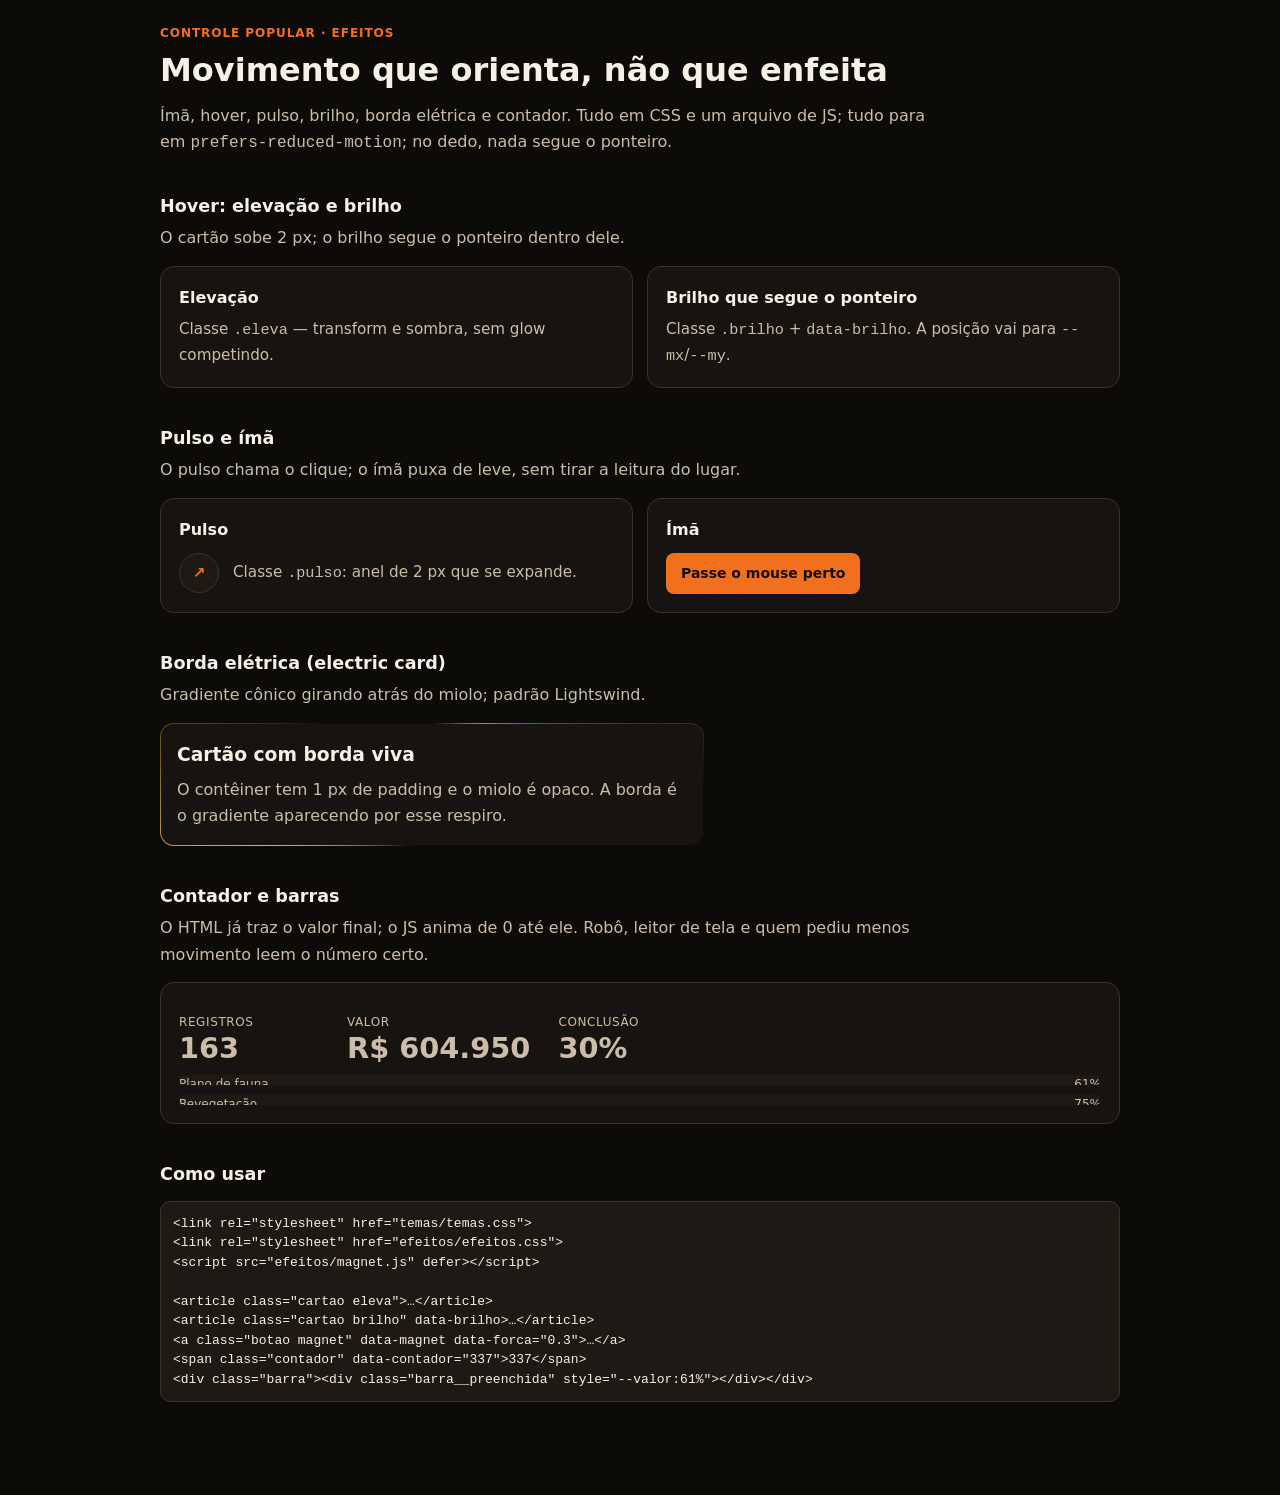
==== componentes/efeitos.html @ 199a6026 "design system: casca completa, fontshare, tabela ordenavel e efeitos - Fontes: fontes/fontshare.css " ====
<!doctype html>
<html lang="pt-BR" data-theme="pequi">
<head>
<meta charset="utf-8">
<meta name="viewport" content="width=device-width, initial-scale=1">
<title>Efeitos — Design System do Controle Popular</title>
<!--
  EFEITOS: ímã, hover, pulso, brilho, borda elétrica e contador.
  ==============================================================
  Abre direto no navegador. Depende de:
    ../temas/temas.css      → tokens de cor do tema
    ../efeitos/efeitos.css  → classes de efeito
    ../efeitos/magnet.js    → ponteiro (ímã/brilho) + contador e barra

  Regra de ouro: efeito é decoração. Sem JS e sem animação, o conteúdo
  continua correto — inclusive os números, que já estão no HTML.
-->
<link rel="stylesheet" href="../temas/temas.css">
<link rel="stylesheet" href="../efeitos/efeitos.css">
<style>
  * { box-sizing: border-box; }
  body {
    margin: 0; background: var(--cp-bg); color: var(--cp-text);
    font: 16px/1.65 system-ui, -apple-system, "Segoe UI", Roboto, sans-serif;
  }
  main { max-width: 62rem; margin: 0 auto; padding: 24px 16px 96px; }
  h1 { font-size: clamp(1.4rem, 3vw, 2rem); margin: 0 0 6px; }
  h2 { font-size: 1.1rem; margin: 0 0 4px; }
  p { margin: 0; }
  .lead { color: var(--cp-text-soft); max-width: 48rem; }
  .kicker { color: var(--cp-primary); font-size: 12px; font-weight: 700;
    letter-spacing: .08em; text-transform: uppercase; }
  .secao { margin-top: 36px; }
  .grade { display: grid; gap: 14px; margin-top: 14px; }
  @media (min-width: 760px) { .grade--2 { grid-template-columns: 1fr 1fr; } }
  .cartao {
    background: var(--cp-surface); border: 1px solid var(--cp-border);
    border-radius: 14px; padding: 18px;
  }
  .cartao h3 { margin: 0 0 6px; font-size: 1rem; }
  .cartao p { color: var(--cp-text-soft); font-size: .95rem; }
  .botao {
    display: inline-flex; align-items: center; justify-content: center;
    min-height: 36px; padding: 8px 14px; border-radius: 8px; border: 1px solid transparent;
    background: var(--cp-primary); color: var(--cp-primary-ink);
    font-size: 14px; font-weight: 700; cursor: pointer; text-decoration: none;
  }
  .selo {
    display: inline-flex; align-items: center; justify-content: center;
    width: 40px; height: 40px; border-radius: 9999px;
    background: var(--cp-surface-2); border: 1px solid var(--cp-border);
    color: var(--cp-primary); font-weight: 800;
  }
  .numeros { display: flex; flex-wrap: wrap; gap: 28px; margin-top: 12px; }
  .numero { min-width: 140px; }
  .numero .rotulo { font-size: 12px; color: var(--cp-text-soft); text-transform: uppercase; letter-spacing: .05em; }
  .numero .valor { font-size: 1.8rem; line-height: 1.1; }
  .barra { margin-top: 10px; }
  .barra__rotulo { display: flex; justify-content: space-between; font-size: 12px; color: var(--cp-text-soft); margin-bottom: 4px; }
  pre {
    margin: 12px 0 0; padding: 12px; overflow-x: auto; border-radius: 10px;
    background: var(--cp-surface-2); border: 1px solid var(--cp-border);
    font-size: 13px; line-height: 1.5;
  }
</style>
</head>
<body>
<main>
  <header>
    <p class="kicker">Controle Popular · efeitos</p>
    <h1>Movimento que orienta, não que enfeita</h1>
    <p class="lead">
      Ímã, hover, pulso, brilho, borda elétrica e contador. Tudo em CSS e um
      arquivo de JS; tudo para em <code>prefers-reduced-motion</code>; no dedo,
      nada segue o ponteiro.
    </p>
  </header>

  <section class="secao" aria-labelledby="e-hover">
    <h2 id="e-hover">Hover: elevação e brilho</h2>
    <p class="lead">O cartão sobe 2 px; o brilho segue o ponteiro dentro dele.</p>
    <div class="grade grade--2">
      <article class="cartao eleva">
        <h3>Elevação</h3>
        <p>Classe <code>.eleva</code> — transform e sombra, sem glow competindo.</p>
      </article>
      <article class="cartao brilho" data-brilho>
        <h3>Brilho que segue o ponteiro</h3>
        <p>Classe <code>.brilho</code> + <code>data-brilho</code>. A posição vai
          para <code>--mx</code>/<code>--my</code>.</p>
      </article>
    </div>
  </section>

  <section class="secao" aria-labelledby="e-pulso">
    <h2 id="e-pulso">Pulso e ímã</h2>
    <p class="lead">O pulso chama o clique; o ímã puxa de leve, sem tirar a leitura do lugar.</p>
    <div class="grade grade--2">
      <article class="cartao">
        <h3>Pulso</h3>
        <p style="display:flex;align-items:center;gap:14px;margin-top:10px">
          <span class="selo pulso" aria-hidden="true">↗</span>
          <span>Classe <code>.pulso</code>: anel de 2 px que se expande.</span>
        </p>
      </article>
      <article class="cartao">
        <h3>Ímã</h3>
        <p style="margin-top:10px">
          <a class="botao magnet" data-magnet data-forca="0.3" data-afastamento="60" href="#e-pulso">
            Passe o mouse perto
          </a>
        </p>
      </article>
    </div>
  </section>

  <section class="secao" aria-labelledby="e-eletrico">
    <h2 id="e-eletrico">Borda elétrica (electric card)</h2>
    <p class="lead">Gradiente cônico girando atrás do miolo; padrão Lightswind.</p>
    <div class="eletrico" style="margin-top:14px;max-width:34rem">
      <div class="eletrico__miolo">
        <h3 style="margin:0 0 6px">Cartão com borda viva</h3>
        <p style="color:var(--cp-text-soft);margin:0">
          O contêiner tem 1 px de padding e o miolo é opaco. A borda é o
          gradiente aparecendo por esse respiro.
        </p>
      </div>
    </div>
  </section>

  <section class="secao" aria-labelledby="e-contador">
    <h2 id="e-contador">Contador e barras</h2>
    <p class="lead">
      O HTML já traz o valor final; o JS anima de 0 até ele. Robô, leitor de tela
      e quem pediu menos movimento leem o número certo.
    </p>
    <div class="cartao" style="margin-top:14px">
      <div class="numeros">
        <div class="numero">
          <p class="rotulo">Registros</p>
          <p class="valor contador" data-contador="337">337</p>
        </div>
        <div class="numero">
          <p class="rotulo">Valor</p>
          <p class="valor contador" data-contador="1250000" data-prefixo="R$ ">R$ 1.250.000</p>
        </div>
        <div class="numero">
          <p class="rotulo">Conclusão</p>
          <p class="valor contador" data-contador="61" data-sufixo="%">61%</p>
        </div>
      </div>

      <div class="barra">
        <div class="barra__rotulo"><span>Plano de fauna</span><span>61%</span></div>
        <div class="barra"><div class="barra__preenchida" style="--valor:61%"></div></div>
      </div>
      <div class="barra">
        <div class="barra__rotulo"><span>Revegetação</span><span>75%</span></div>
        <div class="barra"><div class="barra__preenchida" style="--valor:75%"></div></div>
      </div>
    </div>
  </section>

  <section class="secao" aria-labelledby="e-codigo">
    <h2 id="e-codigo">Como usar</h2>
    <pre>&lt;link rel="stylesheet" href="temas/temas.css"&gt;
&lt;link rel="stylesheet" href="efeitos/efeitos.css"&gt;
&lt;script src="efeitos/magnet.js" defer&gt;&lt;/script&gt;

&lt;article class="cartao eleva"&gt;…&lt;/article&gt;
&lt;article class="cartao brilho" data-brilho&gt;…&lt;/article&gt;
&lt;a class="botao magnet" data-magnet data-forca="0.3"&gt;…&lt;/a&gt;
&lt;span class="contador" data-contador="337"&gt;337&lt;/span&gt;
&lt;div class="barra"&gt;&lt;div class="barra__preenchida" style="--valor:61%"&gt;&lt;/div&gt;&lt;/div&gt;</pre>
  </section>
</main>
<script src="../efeitos/magnet.js" defer></script>
</body>
</html>
---- temas/temas.css ----
/*
 * TEMAS DO CONTROLE POPULAR
 *
 * Copiado de `apps/web/app/globals.css` do portal. Cada tema é um
 * conjunto de tokens `--cp-*` aplicado por `data-theme` no <html>.
 * Troque os valores para a sua marca; mantenha os NOMES dos tokens,
 * que são o contrato dos componentes.
 *
 * Ordem: :root (padrão claro) → 8 temas → variantes de daltonismo.
 */

/* Tokens padrão (tema claro). Todo o resto herda daqui. */
:root {
  --cp-bg: #f7f8fa;
  --cp-surface: #ffffff;
  --cp-surface-2: #f0f2f6;
  --cp-text: #0e1726;
  --cp-text-soft: #4a5568;
  --cp-primary: #12467b;
  --cp-primary-ink: #ffffff;
  --cp-accent: #0e8f6e;
  --cp-accent-ink: #ffffff;
  /* Cor de zona 3 (Judiciário) e 4 (Ambiental). Antes só existiam como
     literal de fallback em `lib/zonas.ts` (`var(--cp-secondary, #7c3aed)`),
     ou seja: a variável NUNCA foi definida e o roxo nunca passou por tema.
     Medido em 2026-08-07 — o #7c3aed reprovava em dois dos três temas
     (2,99:1 sobre a surface do escuro; 5,70:1 no alto contraste, que exige
     7:1). Verde está tomado pelo `--cp-accent` e azul pelo `--cp-primary`,
     daí o ocre da zona ambiental. */
  --cp-secondary: #6d28d9; /* 7,10:1 sobre a surface */
  --cp-secondary-ink: #ffffff;
  --cp-tertiary: #8a5300; /* 6,33:1 sobre a surface */
  --cp-tertiary-ink: #ffffff;
  --cp-border: #e2e8f0;
  --cp-alert: #c0392b;
  --cp-focus: #12467b;

  /* Tokens dos 3 Eixos Temáticos (WCAG AA >= 4.5:1 sobre surface #ffffff) */
  --cp-eixo-direitos: #c0392b;
  --cp-eixo-direitos-ink: #ffffff;
  --cp-eixo-terra: #1b6348;
  --cp-eixo-terra-ink: #ffffff;
  --cp-eixo-estado: #1e3a8a;
  --cp-eixo-estado-ink: #ffffff;
  /* Glow neon do hero narrativo (plano de identidade visual, Fase 1).
     É o ÚNICO valor da proposta Bulcão/neon fora dos tokens medidos — e
     é estritamente decorativo (sombra, nunca canal de informação). */
  --cp-glow: rgba(18, 70, 123, 0.22);
  --cp-bw: 1px;
  --cp-tscale: 1;

  /* EIXO DA PILHA FLUTUANTE (dono, 01/11/2026) ───────────────────────────
     Os três botões redondos do canto inferior esquerdo — rádio, pata do
     companheiro e Seu Nonô — têm de ficar no MESMO eixo vertical, com o
     centro de cada um em cima desta linha. Antes o alinhamento saía de uma
     coincidência de contas (rádio `left-5` + 48/2 = 44; pata `1.375rem` +
     44/2 = 44; FAB `left-4` + 56/2 = 44): mudar o tamanho de um deles
     desalinhava os três sem aviso. Cada container agora calcula
     `left: calc(var(--cp-pilha-centro) - metade-da-própria-largura)`.
     Mexeu no diâmetro de um botão? Só a metade dele muda aqui. */
  --cp-pilha-centro: 2.75rem;

  /* Ordinal chart ramp (--cp-ord-1 = heaviest tier .. -4 = lightest).
     The proposition types are ORDINAL, not nominal: a Projeto de Lei
     outweighs an Indicação 15:1, so the tier order carries meaning and
     the color has to show it. One monotone-lightness ramp drifting
     navy -> blue -> teal -> olive, so "darker = worth more points" is
     readable without consulting the legend.
     Steps validated with the dataviz palette validator against this
     theme's surface: CVD separation (protan/deutan, Machado 2009 @1.0)
     and the normal-vision floor both PASS on every adjacent pair.
     Light's --cp-ord-4 sits at 2.44:1 on white -- above the 2:1 ordinal
     light-end floor but under 3:1, which obliges the visible per-segment
     labels and the table view that RankingVereadores always ships. */
  --cp-ord-1: #102f5e;
  --cp-ord-2: #186aa8;
  --cp-ord-3: #1fa08b;
  --cp-ord-4: #a8ac30;
  /* Ink that stays legible ON a filled segment of the matching step. */
  --cp-ord-1-ink: #ffffff;
  --cp-ord-2-ink: #ffffff;
  --cp-ord-3-ink: #ffffff;
  --cp-ord-4-ink: #14160a;
  /* Recessive chart chrome: gridlines/tracks sit behind the data. */
  --cp-chart-track: #eef1f5;
  --cp-chart-grid: #e2e8f0;
}

/* Tema Claro — azul institucional e branco. */
[data-theme="light"] {
  color-scheme: light;
}

/* Tema Escuro — azul-noite e grafite. */
[data-theme="dark"] {
  --cp-bg: #0b1220;
  --cp-surface: #141c2b;
  --cp-surface-2: #1b2536;
  --cp-text: #e6eaf0;
  --cp-text-soft: #a0aec0;
  --cp-primary: #4a90d9;
  --cp-primary-ink: #08111e;
  --cp-accent: #2fbf9a;
  --cp-accent-ink: #06231c;
  /* Escolhidas contra a surface #141c2b, não clareadas do tema claro: o
     #7c3aed dava 2,99:1 aqui, abaixo de qualquer piso. */
  --cp-secondary: #a78bfa; /* 6,27:1 */
  --cp-secondary-ink: #0d0618;
  --cp-tertiary: #e0a458; /* 7,82:1 */
  --cp-tertiary-ink: #1a1206;
  --cp-border: #26303f;
  --cp-alert: #e5736a;
  --cp-focus: #4a90d9;
  --cp-glow: rgba(255, 32, 197, 0.28);

  /* Tokens dos 3 Eixos Temáticos (WCAG AA >= 4.5:1 sobre surface #141c2b) */
  --cp-eixo-direitos: #f87171;
  --cp-eixo-direitos-ink: #1a0808;
  --cp-eixo-terra: #34d399;
  --cp-eixo-terra-ink: #042017;
  --cp-eixo-estado: #60a5fa;
  --cp-eixo-estado-ink: #081b33;

  /* Dark steps are SELECTED, not an automatic flip of the light ramp:
     re-stepped brighter against #141c2b so every step clears 3:1, while
     keeping the light ramp's relative order within the teal/olive pair
     (darkening the olive collapsed it into the teal -- measured, not
     guessed). All adjacent pairs PASS CVD and the normal-vision floor. */
  --cp-ord-1: #84b4ec;
  --cp-ord-2: #2183cc;
  --cp-ord-3: #0fa085;
  --cp-ord-4: #c9c74e;
  --cp-ord-1-ink: #06111f;
  --cp-ord-2-ink: #ffffff;
  --cp-ord-3-ink: #04160f;
  --cp-ord-4-ink: #16150a;
  --cp-chart-track: #1b2536;
  --cp-chart-grid: #26303f;
}

/* Tema Pequi — laranja-pequi e quase-preto quente (padrão do portal). */
[data-theme="pequi"] {
  --cp-bg: #0d0b08;
  --cp-surface: #171310;
  --cp-surface-2: #1e1915;
  --cp-text: #f7f0e6;
  --cp-text-soft: #cbbda9;
  --cp-primary: #f2701d; /* laranja-pequi — a cor da marca */
  --cp-primary-ink: #140d06;
  --cp-accent: #e4b33c; /* amarelo-candeia — os versos */
  --cp-accent-ink: #1a1408;
  --cp-secondary: #a78bfa;  /* 6,79:1 — herdado do dark, reme aqui */
  --cp-secondary-ink: #0d0618;
  --cp-tertiary: #e0a458;   /* 8,46:1 */
  --cp-tertiary-ink: #1a1206;
  --cp-border: #3a3129;
  --cp-alert: #e5736a;      /* 6,15:1 */
  --cp-focus: #e4b33c;      /* 9,51:1 — anel de foco bem visível no quente */
  --cp-glow: rgba(242, 112, 29, 0.22);

  /* Tokens dos 3 Eixos Temáticos (WCAG AA >= 4.5:1 sobre surface #171310) */
  --cp-eixo-direitos: #ff7a59;
  --cp-eixo-direitos-ink: #1a0d08;
  --cp-eixo-terra: #4ade80;
  --cp-eixo-terra-ink: #05200b;
  --cp-eixo-estado: #7dd3fc;
  --cp-eixo-estado-ink: #081d2c;

  /* Rampa ordinal: os quatro steps do dark passam contra a surface quente
     (medido acima). Ordem relativa preservada — não é flip automático. */
  --cp-ord-1: #84b4ec;
  --cp-ord-2: #2183cc;
  --cp-ord-3: #0fa085;
  --cp-ord-4: #c9c74e;
  --cp-ord-1-ink: #06111f;
  --cp-ord-2-ink: #ffffff;
  --cp-ord-3-ink: #04160f;
  --cp-ord-4-ink: #16150a;
  --cp-chart-track: #1e1915;
  --cp-chart-grid: #2e2620;
}

/* Tema Cerrado — terracota e amarelo-ipê. */
[data-theme="cerrado"] {
  --cp-bg: #1a1208;
  --cp-surface: #231a0f;
  --cp-surface-2: #2c2114;
  --cp-text: #f5e6d0;
  --cp-text-soft: #c4a882;
  --cp-primary: #c97b5a; /* terracota — Cerrado */
  --cp-primary-ink: #1a0e06;
  --cp-accent: #3a6b35; /* verde-serra — Mata Atlântica */
  --cp-accent-ink: #ffffff;
  --cp-secondary: #ffc300; /* amarelo-ipê */
  --cp-secondary-ink: #1a1400;
  --cp-tertiary: #2a7fac; /* azul-pantanal */
  --cp-tertiary-ink: #ffffff;
  --cp-border: #3d2e1e;
  --cp-alert: #c4121a; /* vermelho-folia */
  --cp-focus: #ffc300;
  --cp-glow: rgba(201, 123, 90, 0.25);

  /* Tokens dos 3 Eixos Temáticos (WCAG AA >= 4.5:1 sobre surface #231a0f) */
  --cp-eixo-direitos: #e05d44;
  --cp-eixo-direitos-ink: #1a0a05;
  --cp-eixo-terra: #4ade80;
  --cp-eixo-terra-ink: #04200b;
  --cp-eixo-estado: #60a5fa;
  --cp-eixo-estado-ink: #081b33;
  --cp-ord-1: #c97b5a;
  --cp-ord-2: #3a6b35;
  --cp-ord-3: #2a7fac;
  --cp-ord-4: #ffc300;
  --cp-ord-1-ink: #1a0e06;
  --cp-ord-2-ink: #ffffff;
  --cp-ord-3-ink: #ffffff;
  --cp-ord-4-ink: #1a1400;
  --cp-chart-track: #2c2114;
  --cp-chart-grid: #3d2e1e;
}

/* Tema Mata Atlântica — verde-serra e dourado. */
[data-theme="mata-atlantica"] {
  --cp-bg: #0a1208;
  --cp-surface: #111a0f;
  --cp-surface-2: #182114;
  --cp-text: #e8f0e4;
  --cp-text-soft: #a8c4a0;
  --cp-primary: #3a6b35; /* verde-serra */
  --cp-primary-ink: #ffffff;
  --cp-accent: #ffd700; /* dourado-mico */
  --cp-accent-ink: #1a1800;
  --cp-secondary: #ff6b6b; /* rosa-flamboyant */
  --cp-secondary-ink: #1a0505;
  --cp-tertiary: #2a7fac; /* azul-pantanal */
  --cp-tertiary-ink: #ffffff;
  --cp-border: #253320;
  --cp-alert: #c4121a;
  --cp-focus: #ffd700;
  --cp-glow: rgba(58, 107, 53, 0.25);

  /* Tokens dos 3 Eixos Temáticos (WCAG AA >= 4.5:1 sobre surface #111a0f) */
  --cp-eixo-direitos: #ff6b6b;
  --cp-eixo-direitos-ink: #1a0505;
  --cp-eixo-terra: #4ade80;
  --cp-eixo-terra-ink: #04200b;
  --cp-eixo-estado: #60a5fa;
  --cp-eixo-estado-ink: #081b33;
  --cp-ord-1: #3a6b35;
  --cp-ord-2: #2a7fac;
  --cp-ord-3: #ffd700;
  --cp-ord-4: #ff6b6b;
  --cp-ord-1-ink: #ffffff;
  --cp-ord-2-ink: #ffffff;
  --cp-ord-3-ink: #1a1800;
  --cp-ord-4-ink: #1a0505;
  --cp-chart-track: #182114;
  --cp-chart-grid: #253320;
}

/* Tema Caatinga — âmbar e sol do sertão. */
[data-theme="caatinga"] {
  --cp-bg: #161007;
  --cp-surface: #1e170c;
  --cp-surface-2: #271f12;
  --cp-text: #f7ede1;
  --cp-text-soft: #cbb696;
  --cp-primary: #d97724; /* âmbar-mandacaru */
  --cp-primary-ink: #180e04;
  --cp-accent: #2e8b57; /* verde-palma */
  --cp-accent-ink: #ffffff;
  --cp-secondary: #eab308; /* amarelo sol do sertão */
  --cp-secondary-ink: #1a1400;
  --cp-tertiary: #38bdf8; /* azul céu do sertão */
  --cp-tertiary-ink: #081d2c;
  --cp-border: #382b19;
  --cp-alert: #dc2626;
  --cp-focus: #eab308;
  --cp-glow: rgba(217, 119, 36, 0.25);

  /* Tokens dos 3 Eixos Temáticos (WCAG AA >= 4.5:1 sobre surface #1e170c) */
  --cp-eixo-direitos: #ea580c;
  --cp-eixo-direitos-ink: #ffffff;
  --cp-eixo-terra: #4ade80;
  --cp-eixo-terra-ink: #04200b;
  --cp-eixo-estado: #60a5fa;
  --cp-eixo-estado-ink: #081b33;
  --cp-ord-1: #d97724;
  --cp-ord-2: #2e8b57;
  --cp-ord-3: #38bdf8;
  --cp-ord-4: #eab308;
  --cp-ord-1-ink: #180e04;
  --cp-ord-2-ink: #ffffff;
  --cp-ord-3-ink: #081d2c;
  --cp-ord-4-ink: #1a1400;
  --cp-chart-track: #271f12;
  --cp-chart-grid: #382b19;
}

/* Tema Pantanal — azul-águas e tuiuiú. */
[data-theme="pantanal"] {
  --cp-bg: #071318;
  --cp-surface: #0e1e24;
  --cp-surface-2: #162930;
  --cp-text: #e0f2fe;
  --cp-text-soft: #93c5fd;
  --cp-primary: #0284c7; /* azul-pantanal */
  --cp-primary-ink: #ffffff;
  --cp-accent: #10b981; /* verde vitória-régia */
  --cp-accent-ink: #042017;
  --cp-secondary: #f59e0b; /* dourado-tuiuiú */
  --cp-secondary-ink: #1a1400;
  --cp-tertiary: #06b6d4; /* turquesa corixo */
  --cp-tertiary-ink: #042017;
  --cp-border: #1e3a47;
  --cp-alert: #ef4444;
  --cp-focus: #38bdf8;
  --cp-glow: rgba(2, 132, 199, 0.25);

  /* Tokens dos 3 Eixos Temáticos (WCAG AA >= 4.5:1 sobre surface #0e1e24) */
  --cp-eixo-direitos: #f87171;
  --cp-eixo-direitos-ink: #1a0808;
  --cp-eixo-terra: #34d399;
  --cp-eixo-terra-ink: #042017;
  --cp-eixo-estado: #60a5fa;
  --cp-eixo-estado-ink: #081b33;
  --cp-ord-1: #0284c7;
  --cp-ord-2: #10b981;
  --cp-ord-3: #06b6d4;
  --cp-ord-4: #f59e0b;
  --cp-ord-1-ink: #ffffff;
  --cp-ord-2-ink: #042017;
  --cp-ord-3-ink: #042017;
  --cp-ord-4-ink: #1a1400;
  --cp-chart-track: #162930;
  --cp-chart-grid: #1e3a47;
}

/* Tema Alto contraste — preto e branco puro. */
[data-theme="high-contrast"] {
  --cp-bg: #ffffff;
  --cp-surface: #ffffff;
  --cp-surface-2: #ffffff;
  --cp-text: #000000;
  --cp-text-soft: #000000;
  --cp-primary: #0000cc;
  --cp-primary-ink: #ffffff;
  --cp-accent: #006644;
  --cp-accent-ink: #ffffff;
  /* Piso deste tema é 7:1, não 4,5:1 — o #7c3aed dava 5,70:1 e reprovava. */
  --cp-secondary: #4c1d95; /* 10,95:1 */
  --cp-secondary-ink: #ffffff;
  --cp-tertiary: #6b3f00; /* 8,99:1 */
  --cp-tertiary-ink: #ffffff;
  --cp-border: #000000;
  /* ⟲ 13/08, revisão de onboarding: os dois valores abaixo eram os únicos
     tokens deste tema que ninguém tinha medido contra a régua que o
     próprio tema promete (7:1 para texto). Medido nesta revisão contra
     `--cp-bg`/`--cp-surface` (#ffffff, os dois iguais aqui) com a fórmula
     de luminância relativa do WCAG:

     `--cp-alert` era #cc0000 = 5,89:1 — abaixo do piso de 7:1 do próprio
     tema, embora passasse no piso genérico de 4,5:1 que ninguém aqui
     pede. Usado como TEXTO em ~40 telas (selo de violação legal, CTA de
     denúncia) e como FUNDO com texto branco em cima
     (`direitos-em-movimento/denuncia/Facilitador.tsx`) — escurecer ajuda
     as duas leituras ao mesmo tempo, porque o branco fixo do texto vira
     mais contrastante quanto mais escuro o fundo. #990000 = 8,92:1.

     `--cp-focus` era #ffd500 = 1,42:1 contra o fundo branco — o anel de
     foco mais visível do site (WCAG pede só 3:1 para indicador de UI,
     não 7:1) ficava quase invisível bem no tema feito para quem precisa
     MAIS dele. #806a00 = 5,28:1, ainda na família "amarelo/dourado" que
     o comentário abaixo documenta como escolha proposital do tema. */
  --cp-alert: #990000; /* 8,92:1 sobre a surface (texto E fundo) */
  --cp-focus: #806a00; /* 5,28:1 sobre a surface — WCAG 1.4.11 pede 3:1 */
  --cp-bw: 2px;
  /* Alto contraste não tem glow: decorativo nenhum sobrevive aqui. */
  --cp-glow: transparent;

  /* Tokens dos 3 Eixos Temáticos (WCAG AAA >= 7:1 sobre surface #ffffff) */
  --cp-eixo-direitos: #990000; /* 8,92:1 */
  --cp-eixo-direitos-ink: #ffffff;
  --cp-eixo-terra: #005a2e;    /* 8,15:1 */
  --cp-eixo-terra-ink: #ffffff;
  --cp-eixo-estado: #000080;   /* 13,10:1 */
  --cp-eixo-estado-ink: #ffffff;

  /* High-contrast keeps the same navy->olive tier order but pushes every
     step to >=7:1 on white, so the ramp reads as maximum contrast rather
     than as a gradient. Separation here is carried by the 2px black
     segment outlines and the direct labels (see .cp-ord-seg below), not
     by hue alone -- the whole point of this theme. */
  --cp-ord-1: #001a66;
  --cp-ord-2: #0000cc;
  --cp-ord-3: #006644;
  --cp-ord-4: #4a4a00;
  --cp-ord-1-ink: #ffffff;
  --cp-ord-2-ink: #ffffff;
  --cp-ord-3-ink: #ffffff;
  --cp-ord-4-ink: #ffffff;
  --cp-chart-track: #ffffff;
  --cp-chart-grid: #000000;
}

/* Variante para daltonismo (data-cvd="on") */
[data-theme="dark"][data-cvd="on"] {
  --cp-accent: #3987e5; /* 4,69:1 sobre a surface escura */
  --cp-accent-ink: #06111f;
  --cp-alert: #d95926; /* 4,39:1 sobre a surface escura */
}

/* Variante para daltonismo (data-cvd="on") */
[data-theme="pequi"][data-cvd="on"] {
  --cp-accent: #3987e5; /* 5,08:1 sobre #171310 */
  --cp-accent-ink: #06111f;
  --cp-alert: #d95926; /* 4,76:1 sobre #171310 */
}

/* Variante para daltonismo (data-cvd="on") */
[data-theme="high-contrast"][data-cvd="on"] {
  --cp-accent: #004c77; /* 9,13:1 sobre branco */
  --cp-accent-ink: #ffffff;
  --cp-alert: #8f3000; /* 8,11:1 sobre branco */
}

/* Variante para daltonismo (data-cvd="on") */
[data-theme="cerrado"][data-cvd="on"] {
  --cp-accent: #2a7fac; /* azul-pantanal, 4,58:1 sobre #231a0f */
  --cp-accent-ink: #ffffff;
  --cp-alert: #d95926; /* laranja-avermelhado, 4,52:1 sobre #231a0f */
}

/* Variante para daltonismo (data-cvd="on") */
[data-theme="mata-atlantica"][data-cvd="on"] {
  --cp-accent: #2a7fac; /* azul-pantanal, 4,62:1 sobre #111a0f */
  --cp-accent-ink: #ffffff;
  --cp-alert: #d95926; /* laranja-avermelhado, 4,48:1 sobre #111a0f */
}

/* Variante para daltonismo (data-cvd="on") */
[data-theme="caatinga"][data-cvd="on"] {
  --cp-accent: #38bdf8; /* azul céu, 6,10:1 sobre #1e170c */
  --cp-accent-ink: #081d2c;
  --cp-alert: #f97316; /* laranja alerta, 5,12:1 sobre #1e170c */
}

/* Variante para daltonismo (data-cvd="on") */
[data-theme="pantanal"][data-cvd="on"] {
  --cp-accent: #f59e0b; /* dourado, 6,85:1 sobre #0e1e24 */
  --cp-accent-ink: #1a1400;
  --cp-alert: #f97316; /* laranja alerta, 5,42:1 sobre #0e1e24 */
}

/* Dica ao navegador para desenhar lista de <select> e barras */
:root,
[data-theme="light"] {
  color-scheme: light;
}
[data-theme]:not([data-theme="light"]) {
  color-scheme: dark;
}
---- efeitos/efeitos.css ----
/* ═══ EFEITOS DO DESIGN SYSTEM ════════════════════════════════════════════
   Movimento decorativo com regras duras:
   - nada aqui é informação; o conteúdo é legível sem efeito nenhum;
   - tudo para em `prefers-reduced-motion: reduce`;
   - as cores saem dos tokens `--cp-*` do tema;
   - efeito de ponteiro só vale em mouse (`@media (hover: hover) and
     (pointer: fine)`), nunca no dedo.
   ══════════════════════════════════════════════════════════════════════════ */

/* ── Pulso ───────────────────────────────────────────────────────────────
   Anel que respira em volta de um selo/botão, chamando o clique. Usado na
   sanfona (selo da seta) e em botões de destaque. */
@keyframes cp-pulso-anel {
  0% { transform: scale(0.9); opacity: 0.45; }
  70%, 100% { transform: scale(1.35); opacity: 0; }
}
.pulso { position: relative; }
.pulso::after {
  content: "";
  position: absolute;
  inset: -2px;
  border: 2px solid var(--cp-primary);
  border-radius: inherit;
  opacity: 0;
  pointer-events: none;
  animation: cp-pulso-anel 2.6s ease-out infinite;
}

/* ── Elevação (hover) ────────────────────────────────────────────────────
   Card ou botão que sobe 2 px e ganha sombra. Sem glow: o brilho é outro
   componente e competiria com ele. */
.eleva {
  transition: transform 0.18s ease, box-shadow 0.18s ease,
    border-color 0.18s ease;
}
@media (hover: hover) and (pointer: fine) {
  .eleva:hover {
    transform: translateY(-2px);
    box-shadow: 0 10px 24px rgb(0 0 0 / 0.28);
    border-color: color-mix(in srgb, var(--cp-primary) 55%, transparent);
  }
}

/* ── Brilho que segue o ponteiro (glow/spotlight) ────────────────────────
   A posição vem de `--mx`/`--my`, escritas por magnet.js em coordenadas
   locais do elemento (%). Sem JS, o brilho fica no centro. */
.brilho {
  position: relative;
  overflow: hidden;
}
.brilho::before {
  content: "";
  position: absolute;
  inset: 0;
  pointer-events: none;
  opacity: 0;
  transition: opacity 0.25s ease;
  background: radial-gradient(
    220px circle at var(--mx, 50%) var(--my, 50%),
    color-mix(in srgb, var(--cp-primary) 22%, transparent),
    transparent 65%
  );
}
@media (hover: hover) and (pointer: fine) {
  .brilho:hover::before { opacity: 1; }
}
.brilho > * { position: relative; z-index: 1; }

/* ── Borda elétrica (electric card, padrão Lightswind) ───────────────────
   Um gradiente cônico gira atrás do miolo e aparece como borda viva.
   O miolo é opaco; a borda é o padding de 1 px do contêiner. */
@property --angulo {
  syntax: "<angle>";
  initial-value: 0deg;
  inherits: false;
}
@keyframes cp-eletrico-gira {
  to { --angulo: 360deg; }
}
.eletrico {
  position: relative;
  border-radius: 14px;
  padding: 1px;
  overflow: hidden;
  isolation: isolate;
}
.eletrico::before {
  content: "";
  position: absolute;
  inset: -40%;
  z-index: 0;
  background: conic-gradient(
    from var(--angulo),
    transparent 0deg,
    var(--cp-primary) 40deg,
    transparent 90deg,
    transparent 200deg,
    var(--cp-accent, var(--cp-primary)) 250deg,
    transparent 300deg
  );
  animation: cp-eletrico-gira 4.5s linear infinite;
}
.eletrico__miolo {
  position: relative;
  z-index: 1;
  height: 100%;
  border-radius: 13px;
  background: var(--cp-surface);
  color: var(--cp-text);
  padding: 16px;
}

/* ── Ímã (magnet) ───────────────────────────────────────────────────────
   O deslocamento é escrito em `transform` por magnet.js; aqui só a
   transição de volta. */
.magnet {
  display: inline-flex;
  align-items: center;
  justify-content: center;
  will-change: transform;
  transition: transform 0.35s cubic-bezier(0.16, 1, 0.3, 1);
}
.magnet--ativo { transition: transform 0.08s linear; }

/* ── Contador e barra ───────────────────────────────────────────────────
   O HTML já traz o valor final (robô e leitor de tela leem certo). O JS
   anima de 0 até ele. A barra usa `--valor`, que o HTML também já traz. */
.barra {
  position: relative;
  height: 10px;
  border-radius: 9999px;
  background: var(--cp-surface-2);
  overflow: hidden;
}
.barra__preenchida {
  height: 100%;
  width: var(--valor, 0%);
  border-radius: inherit;
  background: var(--cp-primary);
  transition: width 0.9s cubic-bezier(0.16, 1, 0.3, 1);
}
.contador {
  font-variant-numeric: tabular-nums;
  font-weight: 700;
}

/* ── Guarda geral ──────────────────────────────────────────────────────── */
@media (prefers-reduced-motion: reduce) {
  .pulso::after,
  .eletrico::before {
    animation: none;
  }
  .eleva,
  .magnet,
  .barra__preenchida {
    transition: none;
  }
}
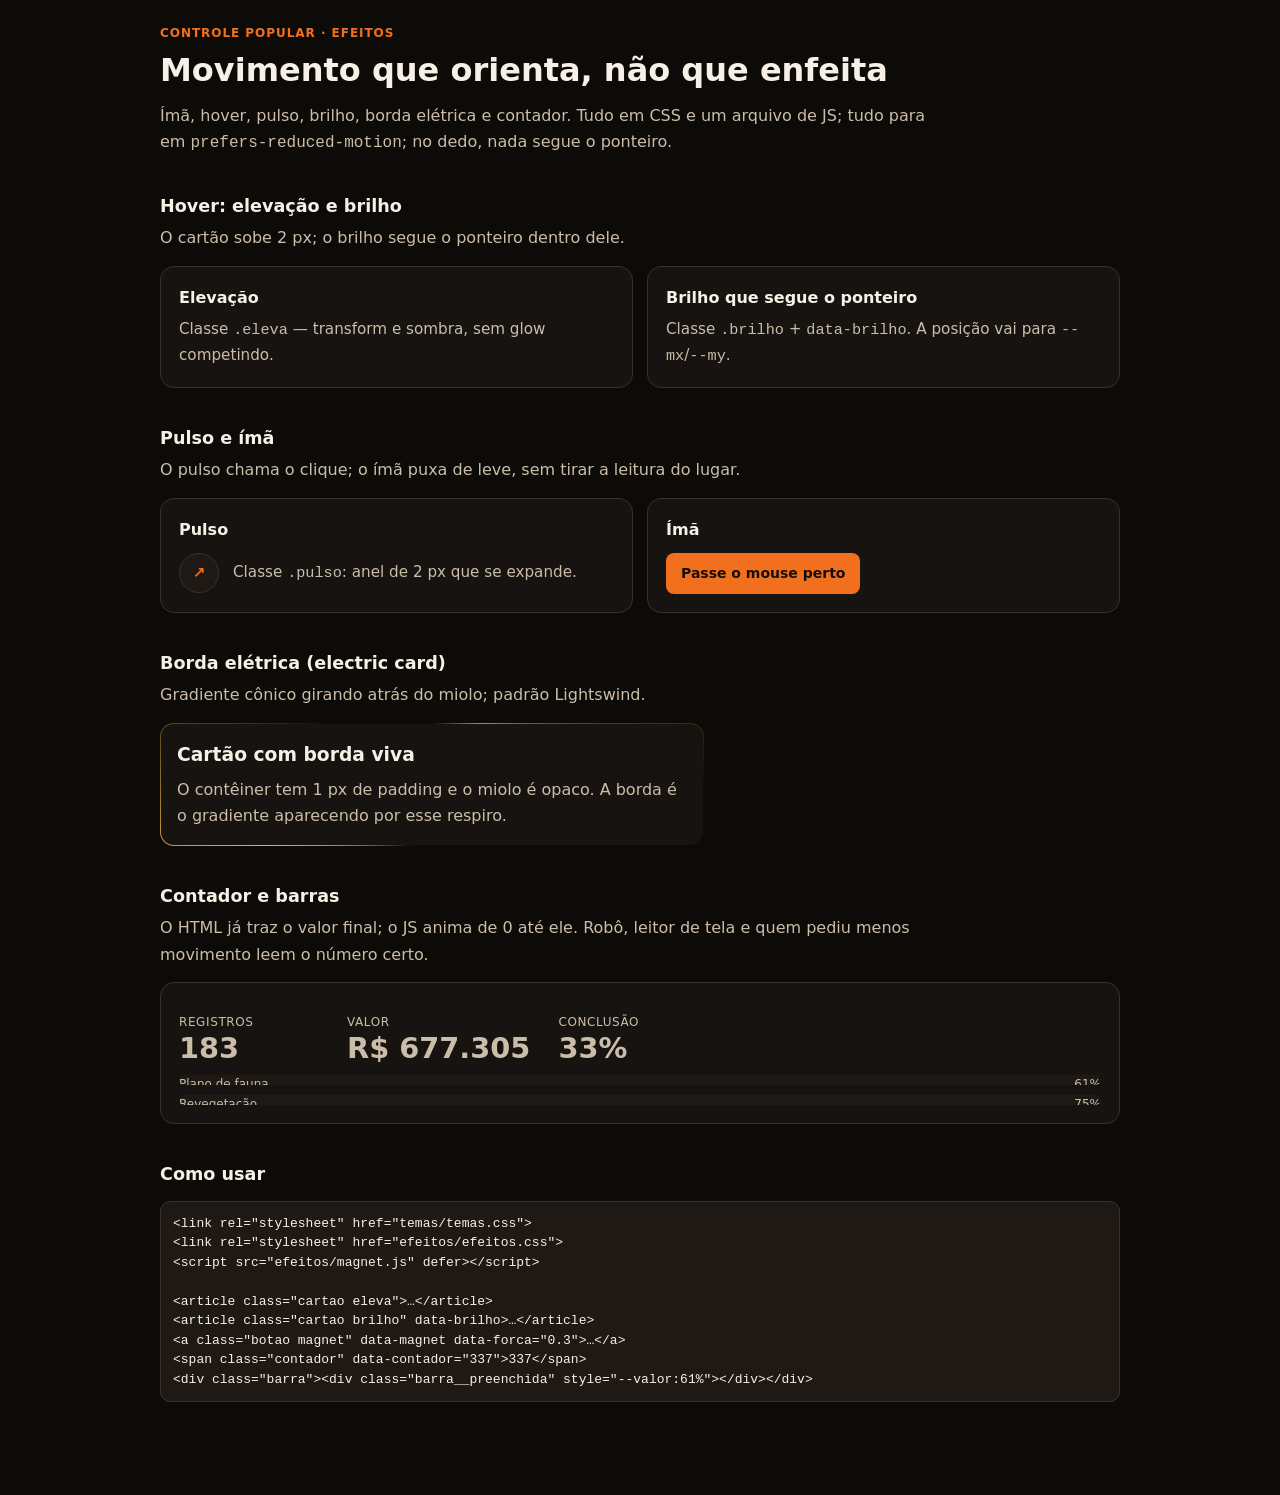
==== commit 3d4b891b: "icone: favicon inline nas paginas de exemplo" ====
--- a/componentes/efeitos.html
+++ b/componentes/efeitos.html
@@ -3,6 +3,7 @@
 <head>
 <meta charset="utf-8">
 <meta name="viewport" content="width=device-width, initial-scale=1">
+<link rel="icon" href="data:image/svg+xml,%3Csvg xmlns='http://www.w3.org/2000/svg' viewBox='0 0 32 32'%3E%3Crect width='32' height='32' rx='8' fill='%230d0b08'/%3E%3Ccircle cx='16' cy='16' r='6' fill='%23f2701d'/%3E%3C/svg%3E">
 <title>Efeitos — Design System do Controle Popular</title>
 <!--
   EFEITOS: ímã, hover, pulso, brilho, borda elétrica e contador.
